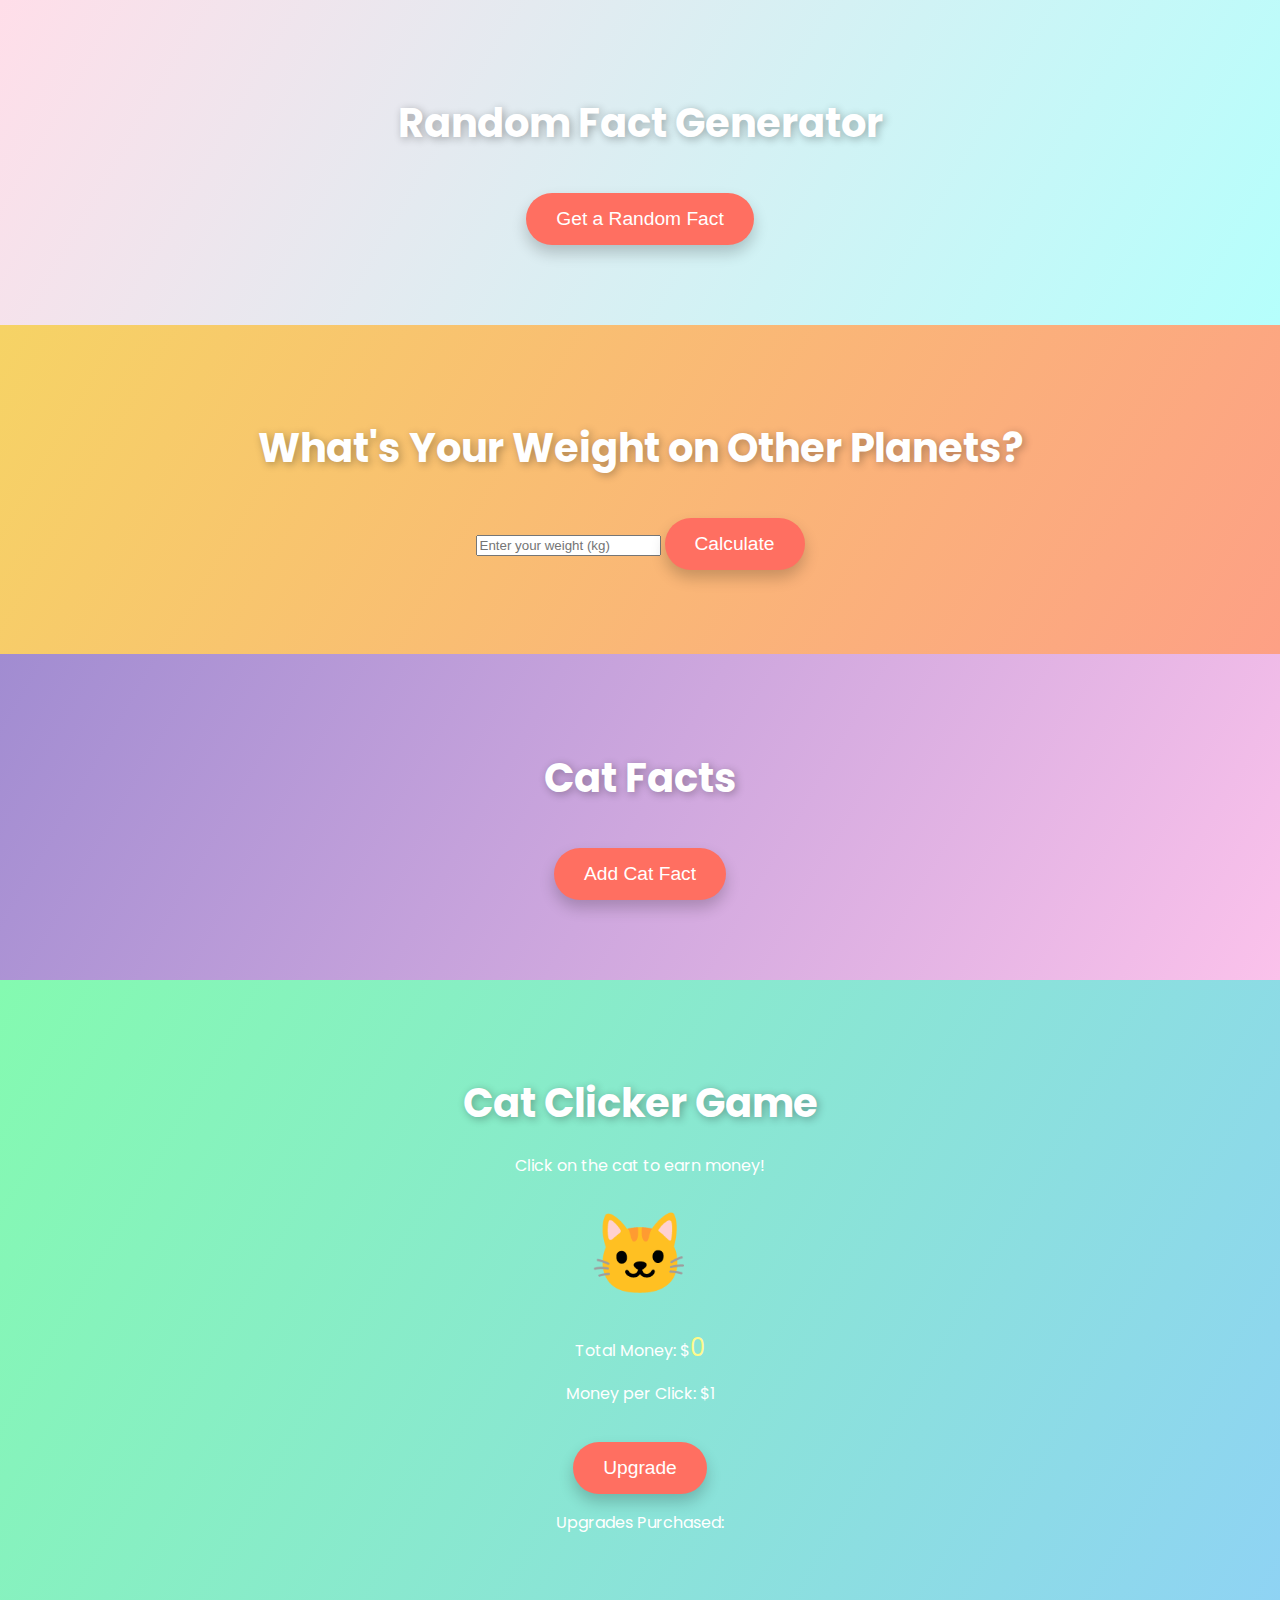
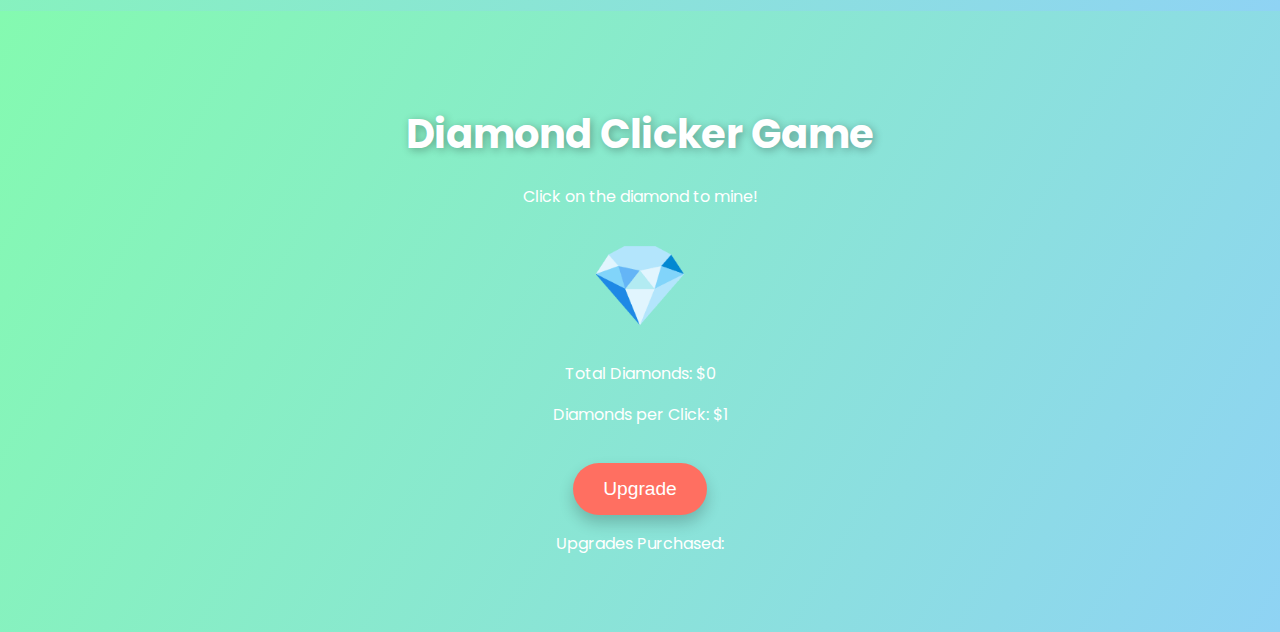
==== index.html @ 9ab95288 "Rename salamalekum.html to index.html" ====
<!DOCTYPE html>
<html lang="en">
<head>
    <meta charset="UTF-8">
    <meta name="viewport" content="width=device-width, initial-scale=1.0">
    <title>Fun Explorer</title>
    <style>
        @import url('https://fonts.googleapis.com/css2?family=Poppins:wght@400;600&display=swap');
        body {
            margin: 0;
            font-family: 'Poppins', sans-serif;
            overflow-x: hidden;
        }

        section {
            text-align: center;
            padding: 60px 20px;
            color: white;
            position: relative;
        }

        section h2 {
            font-size: 2.5em;
            margin-bottom: 20px;
            text-shadow: 2px 2px 8px rgba(0, 0, 0, 0.3);
        }

        section button {
            padding: 15px 30px;
            font-size: 1.2em;
            cursor: pointer;
            border: none;
            background-color: #ff6f61;
            color: white;
            border-radius: 30px;
            margin-top: 20px;
            box-shadow: 0 8px 15px rgba(0, 0, 0, 0.2);
            transition: transform 0.3s ease, box-shadow 0.3s ease;
        }

        section button:hover {
            transform: scale(1.1) translateY(-5px);
            box-shadow: 0 12px 20px rgba(0, 0, 0, 0.3);
        }

        .background-animated {
            position: absolute;
            top: 0;
            left: 0;
            right: 0;
            bottom: 0;
            z-index: -1;
            overflow: hidden;
        }

        .random-facts {
            background: linear-gradient(120deg, #FFDEE9, #B5FFFC);
        }

        .weight-on-planets {
            background: linear-gradient(120deg, #F6D365, #FDA085);
        }

        .cat-facts {
            background: linear-gradient(120deg, #A18CD1, #FBC2EB);
        }

        .mine-ores {
            background: linear-gradient(120deg, #FFC3A0, #FFAFBD);
        }

        .cat-clicker, .diamond-clicker {
            background: linear-gradient(120deg, #84FAB0, #8FD3F4);
        }

        .bubble {
            position: absolute;
            bottom: -50px;
            width: 40px;
            height: 40px;
            background: rgba(255, 255, 255, 0.2);
            border-radius: 50%;
            animation: float 4s infinite ease-in-out;
        }

        @keyframes float {
            from {
                transform: translateY(0);
            }
            to {
                transform: translateY(-800px) rotate(360deg);
            }
        }

        .bubble:nth-child(1) { left: 10%; animation-duration: 3s; }
        .bubble:nth-child(2) { left: 20%; animation-duration: 5s; }
        .bubble:nth-child(3) { left: 30%; animation-duration: 4s; }
        .bubble:nth-child(4) { left: 50%; animation-duration: 6s; }
        .bubble:nth-child(5) { left: 70%; animation-duration: 3.5s; }
        .bubble:nth-child(6) { left: 80%; animation-duration: 5.5s; }

        .output {
            margin-top: 20px;
            font-size: 1.5em;
        }

        #money {
            font-size: 1.5em;
            color: #fffa8b;
        }

        #upgrade-button {
            display: none;
        }

        .clickable-icon {
            font-size: 80px;
            margin: 10px;
            cursor: pointer;
            transition: transform 0.3s ease;
        }

        .clickable-icon:hover {
            transform: scale(1.2);
        }

        .cat-upgrade, .diamond-upgrade {
            font-size: 1.5em;
            margin-top: 10px;
            color: #FFFA8B;
        }

        .upgrade-container {
            margin-top: 20px;
            display: none;
            text-align: center;
        }

        .upgrade-option {
            background-color: #FF9A9E;
            color: white;
            padding: 15px;
            border-radius: 10px;
            margin: 10px;
            cursor: pointer;
        }

        .upgrade-option:hover {
            background-color: #FF6F61;
        }

        .fact-text {
            color: #333;
            font-size: 1.2em;
        }

        #cat-facts-container {
            text-align: left;
            margin-top: 20px;
        }

    </style>
</head>
<body>

    <!-- Random Facts Section -->
    <section id="random-facts" class="random-facts">
        <div class="background-animated">
            <div class="bubble"></div>
            <div class="bubble"></div>
            <div class="bubble"></div>
        </div>
        <h2>Random Fact Generator</h2>
        <button onclick="showRandomFact()">Get a Random Fact</button>
        <p id="fact" class="output fact-text"></p>
    </section>

    <!-- Weight on Other Planets Section -->
    <section id="weight-on-planets" class="weight-on-planets">
        <div class="background-animated">
            <div class="bubble"></div>
            <div class="bubble"></div>
            <div class="bubble"></div>
        </div>
        <h2>What's Your Weight on Other Planets?</h2>
        <input type="number" id="weight-input" placeholder="Enter your weight (kg)">
        <button onclick="calculateWeight()">Calculate</button>
        <p id="planet-output" class="output"></p>
    </section>

    <!-- Cat Facts Section -->
    <section id="cat-facts" class="cat-facts">
        <div class="background-animated">
            <div class="bubble"></div>
            <div class="bubble"></div>
        </div>
        <h2>Cat Facts</h2>
        <button onclick="addCatFact()">Add Cat Fact</button>
        <div id="cat-facts-container"></div>
    </section>

    <!-- Cat Clicker Section -->
    <section id="cat-clicker" class="cat-clicker">
        <h2>Cat Clicker Game</h2>
        <p>Click on the cat to earn money!</p>
        
        <div id="cat-container">
            <div class="clickable-icon" onclick="clickCat()">🐱</div>
        </div>

        <p>Total Money: $<span id="money">0</span></p>
        <p>Money per Click: $<span id="money-per-click">1</span></p>
        
        <button onclick="showCatUpgrades()">Upgrade</button>

        <div id="cat-upgrade-container" class="upgrade-container">
            <h3>Upgrades</h3>
            <div class="upgrade-option" onclick="buyCatUpgrade('money-per-click')">Increase Money per Click ($50)</div>
            <div class="upgrade-option" onclick="buyCatUpgrade('cat-click-speed')">Increase Click Speed ($100)</div>
        </div>

        <p>Upgrades Purchased: <span id="cat-upgrades"></span></p>
    </section>

    <!-- Diamond Clicker Section -->
    <section id="diamond-clicker" class="diamond-clicker">
        <h2>Diamond Clicker Game</h2>
        <p>Click on the diamond to mine!</p>

        <div id="diamond-container">
            <div class="clickable-icon" onclick="clickDiamond()">💎</div>
        </div>

        <p>Total Diamonds: $<span id="diamonds">0</span></p>
        <p>Diamonds per Click: $<span id="diamonds-per-click">1</span></p>
        
        <button onclick="showDiamondUpgrades()">Upgrade</button>

        <div id="diamond-upgrade-container" class="upgrade-container">
            <h3>Upgrades</h3>
            <div class="upgrade-option" onclick="buyDiamondUpgrade('diamonds-per-click')">Increase Diamonds per Click ($50)</div>
            <div class="upgrade-option" onclick="buyDiamondUpgrade('mining-speed')">Increase Mining Speed ($100)</div>
        </div>

        <p>Upgrades Purchased: <span id="diamond-upgrades"></span></p>
    </section>

    <script>
        // Random Fact Generator
        const randomFacts = [
            "Honey never spoils.",
            "Octopuses have three hearts.",
            "Bananas are berries, but strawberries aren't.",
            "A group of flamingos is called a flamboyance."
        ];

        function showRandomFact() {
            const randomIndex = Math.floor(Math.random() * randomFacts.length);
            document.getElementById("fact").textContent = randomFacts[randomIndex];
        }

        // Weight on Planets
        const planets = { Mercury: 0.38, Venus: 0.91, Earth: 1, Mars: 0.38, Jupiter: 2.34 };
        function calculateWeight() {
            const weight = parseFloat(document.getElementById("weight-input").value);
            const output = document.getElementById("planet-output");
            if (isNaN(weight)) {
                output.textContent = "Please enter a valid number.";
            } else {
                output.textContent = Object.entries(planets).map(([p, g]) => `${p}: ${(weight * g).toFixed(1)} kg`).join(", ");
            }
        }

        // Cat Facts
        const catFacts = ["Cats sleep a lot.", "Cats purr for self-healing.", "Cats can jump six times their height."];
        function addCatFact() {
            const factIndex = Math.floor(Math.random() * catFacts.length);
            const factDiv = document.createElement("div");
            factDiv.textContent = catFacts[factIndex];
            document.getElementById("cat-facts-container").appendChild(factDiv);
        }

        // Cat Clicker Game
        let money = 0;
        let moneyPerClick = 1;
        let upgrades = {
            "money-per-click": { price: 50, bought: false },
            "cat-click-speed": { price: 100, bought: false }
        };

        function clickCat() {
            money += moneyPerClick;
            document.getElementById("money").textContent = money;
        }

        function showCatUpgrades() {
            const upgradeContainer = document.getElementById("cat-upgrade-container");
            upgradeContainer.style.display = "block";
        }

        function buyCatUpgrade(upgrade) {
            if (money >= upgrades[upgrade].price && !upgrades[upgrade].bought) {
                money -= upgrades[upgrade].price;
                upgrades[upgrade].bought = true;

                if (upgrade === "money-per-click") {
                    moneyPerClick += 1;
                    document.getElementById("money-per-click").textContent = moneyPerClick;
                } else if (upgrade === "cat-click-speed") {
                    // Speed upgrade effect can be implemented here (like faster clicking).
                }

                document.getElementById("money").textContent = money;
                updateUpgradeDisplay("cat-upgrades", upgrades);
                updateUpgradePrices("cat");
            }
        }

        function updateUpgradeDisplay(upgradeId, upgrades) {
            const upgradesPurchased = [];
            for (let upgrade in upgrades) {
                if (upgrades[upgrade].bought) {
                    upgradesPurchased.push(upgrade);
                }
            }
            document.getElementById(upgradeId).textContent = upgradesPurchased.join(", ");
        }

        function updateUpgradePrices(game) {
            for (let upgrade in upgrades) {
                if (upgrades[upgrade].bought) {
                    upgrades[upgrade].price += 50; // Increase price after each purchase.
                }
            }
        }

        // Diamond Clicker Game
        let diamonds = 0;
        let diamondsPerClick = 1;
        let diamondUpgrades = {
            "diamonds-per-click": { price: 50, bought: false },
            "mining-speed": { price: 100, bought: false }
        };

        function clickDiamond() {
            diamonds += diamondsPerClick;
            document.getElementById("diamonds").textContent = diamonds;
        }

        function showDiamondUpgrades() {
            const upgradeContainer = document.getElementById("diamond-upgrade-container");
            upgradeContainer.style.display = "block";
        }

        function buyDiamondUpgrade(upgrade) {
            if (diamonds >= diamondUpgrades[upgrade].price && !diamondUpgrades[upgrade].bought) {
                diamonds -= diamondUpgrades[upgrade].price;
                diamondUpgrades[upgrade].bought = true;

                if (upgrade === "diamonds-per-click") {
                    diamondsPerClick += 1;
                    document.getElementById("diamonds-per-click").textContent = diamondsPerClick;
                } else if (upgrade === "mining-speed") {
                    // Speed upgrade effect can be implemented here (like faster mining).
                }

                document.getElementById("diamonds").textContent = diamonds;
                updateUpgradeDisplay("diamond-upgrades", diamondUpgrades);
                updateUpgradePrices("diamond");
            }
        }
    </script>
</body>
</html>
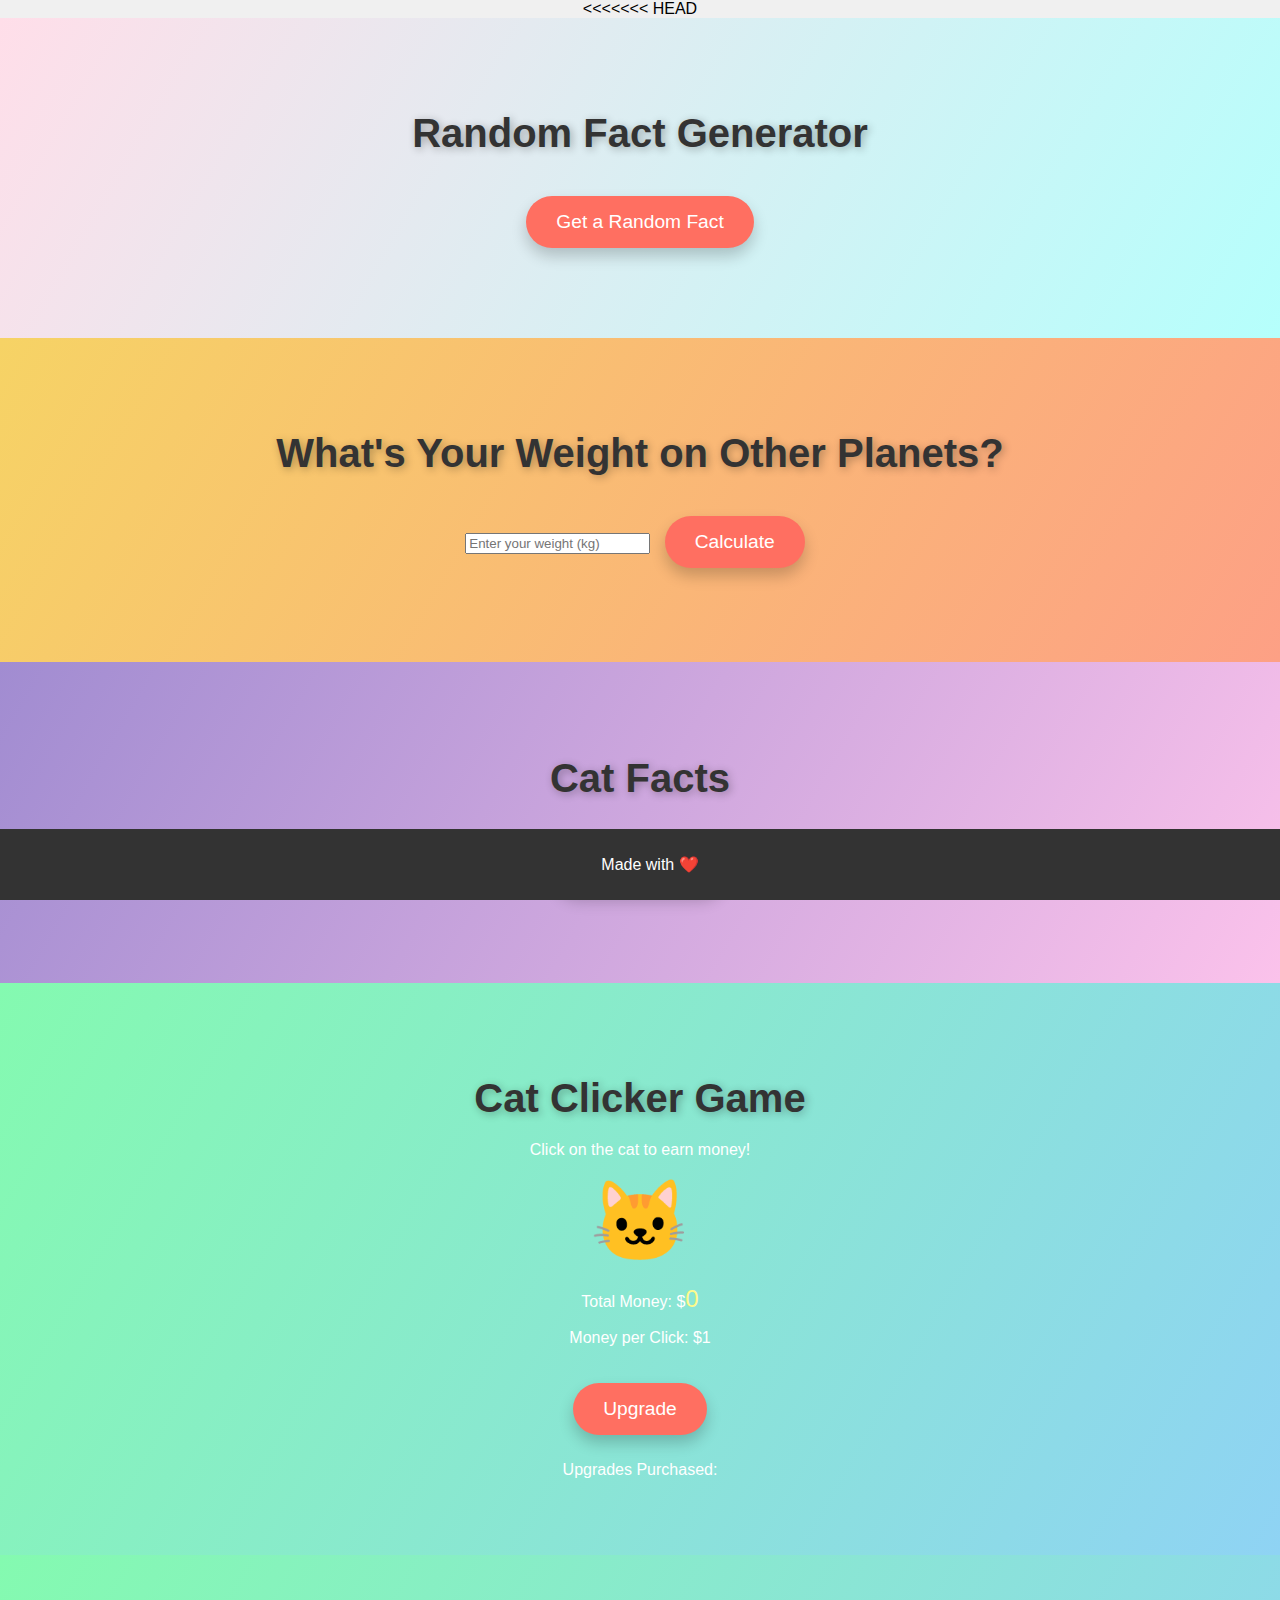
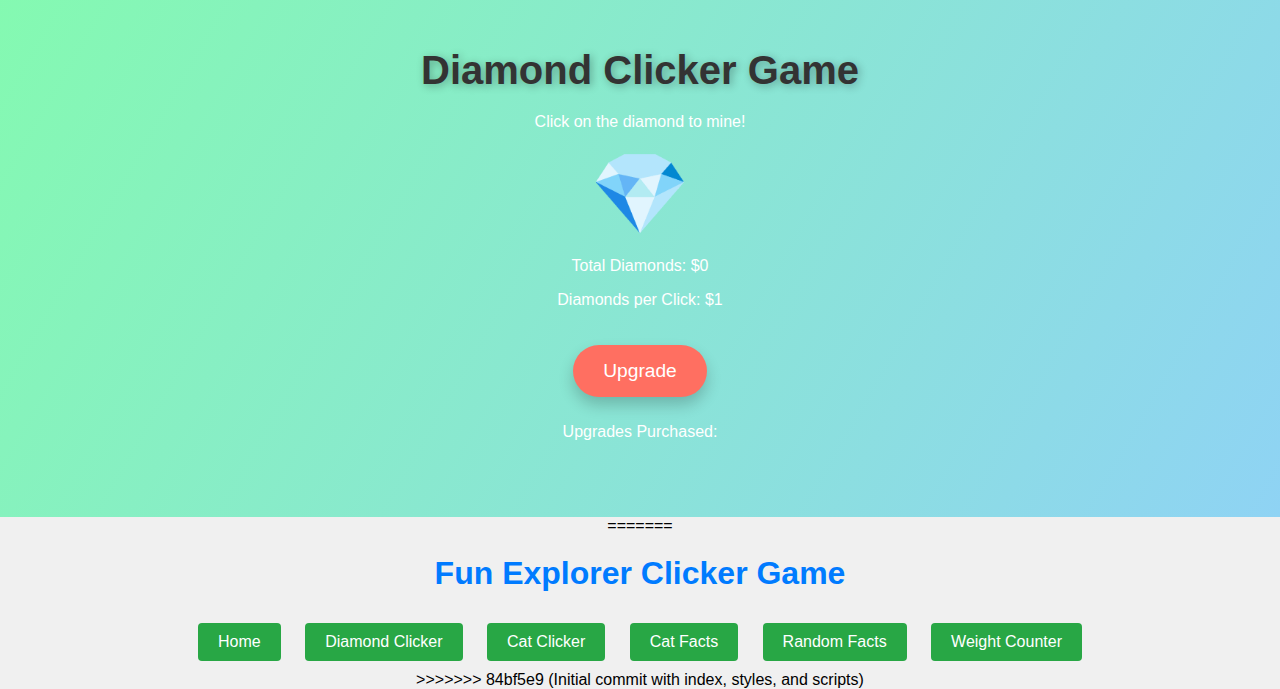
==== commit 1a1e55a1: "Initial commit with index, styles, and scripts" ====
--- a/index.html
+++ b/index.html
@@ -3,6 +3,7 @@
 <head>
     <meta charset="UTF-8">
     <meta name="viewport" content="width=device-width, initial-scale=1.0">
+<<<<<<< HEAD
     <title>Fun Explorer</title>
     <style>
         @import url('https://fonts.googleapis.com/css2?family=Poppins:wght@400;600&display=swap');
@@ -372,3 +373,71 @@
     </script>
 </body>
 </html>
+=======
+    <title>Fun Explorer - Clicker Game</title>
+    <link rel="stylesheet" href="styles.css">
+</head>
+<body>
+
+    <h1>Fun Explorer Clicker Game</h1>
+
+    <!-- Menu with buttons to switch between sections -->
+    <div class="menu">
+        <button onclick="showSection('home')">Home</button>
+        <button onclick="showSection('diamond')">Diamond Clicker</button>
+        <button onclick="showSection('cat')">Cat Clicker</button>
+        <button onclick="showSection('facts')">Cat Facts</button>
+        <button onclick="showSection('random-facts')">Random Facts</button>
+        <button onclick="showSection('weight')">Weight Counter</button>
+    </div>
+
+    <!-- Home Page -->
+    <div id="home" class="section">
+        <h2>Welcome to the Fun Explorer Game!</h2>
+        <p>Select an option from the menu to begin.</p>
+    </div>
+
+    <!-- Diamond Clicker -->
+    <div id="diamond" class="section">
+        <h2>Diamond Clicker</h2>
+        <p>Diamonds: <span id="diamond-count">0</span></p>
+        <button id="diamond-button">Click for Diamonds</button>
+    </div>
+
+    <!-- Cat Clicker -->
+    <div id="cat" class="section">
+        <h2>Cat Clicker</h2>
+        <p>Cats: <span id="cat-count">0</span></p>
+        <button id="cat-button">Click for Cats</button>
+    </div>
+
+    <!-- Cat Facts -->
+    <div id="facts" class="section">
+        <h2>Cat Facts</h2>
+        <button id="cat-facts-button">Show Cat Fact</button>
+        <p id="cat-fact"></p>
+    </div>
+
+    <!-- Random Facts -->
+    <div id="random-facts" class="section">
+        <h2>Random Facts</h2>
+        <button id="facts-button">Show Random Fact</button>
+        <p id="random-fact"></p>
+    </div>
+
+    <!-- Weight Counter -->
+    <div id="weight" class="section">
+        <h2>Weight Counter</h2>
+        <p>Weight: <span id="weight-count">0</span> kg</p>
+        <button id="weight-button">Increase Weight</button>
+    </div>
+
+    <!-- Footer -->
+    <footer>
+        <p>Made with ❤️</p>
+    </footer>
+
+    <script src="scripts.js"></script>
+</body>
+</html>
+>>>>>>> 84bf5e9 (Initial commit with index, styles, and scripts)
--- a/styles.css
+++ b/styles.css
@@ -0,0 +1,69 @@
+/* Basic styling */
+body {
+    font-family: Arial, sans-serif;
+    margin: 0;
+    padding: 0;
+    background-color: #f0f0f0;
+    text-align: center;
+}
+
+h1 {
+    color: #007BFF;
+    margin-top: 20px;
+}
+
+h2 {
+    color: #333;
+}
+
+button {
+    background-color: #007BFF;
+    color: white;
+    padding: 10px 20px;
+    border: none;
+    border-radius: 4px;
+    cursor: pointer;
+    font-size: 16px;
+    transition: background-color 0.3s;
+    margin: 10px;
+}
+
+button:hover {
+    background-color: #0056b3;
+}
+
+/* Menu styling */
+.menu {
+    margin-top: 20px;
+}
+
+.menu button {
+    background-color: #28a745;
+    font-size: 16px;
+}
+
+.menu button:hover {
+    background-color: #218838;
+}
+
+/* Hide sections by default */
+.section {
+    display: none;
+    background-color: white;
+    margin: 20px auto;
+    padding: 20px;
+    border-radius: 8px;
+    width: 80%;
+    max-width: 600px;
+    box-shadow: 0 4px 8px rgba(0, 0, 0, 0.1);
+}
+
+footer {
+    position: fixed;
+    bottom: 0;
+    width: 100%;
+    background-color: #333;
+    color: white;
+    padding: 10px;
+    text-align: center;
+}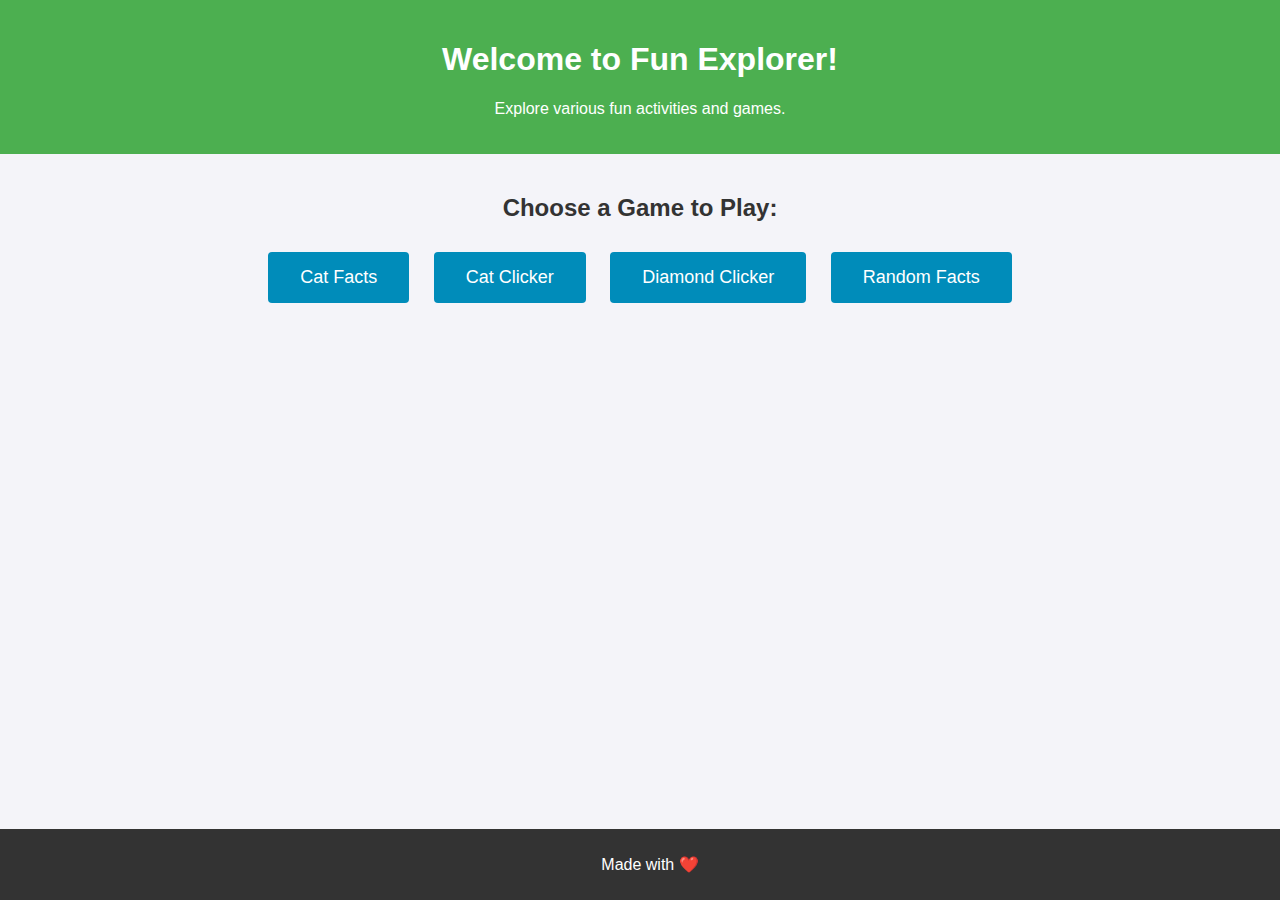
==== commit 2ad55198: "Add Random Facts page and button" ====
--- a/index.html
+++ b/index.html
@@ -3,436 +3,23 @@
 <head>
     <meta charset="UTF-8">
     <meta name="viewport" content="width=device-width, initial-scale=1.0">
-<<<<<<< HEAD
     <title>Fun Explorer</title>
-    <style>
-        @import url('https://fonts.googleapis.com/css2?family=Poppins:wght@400;600&display=swap');
-        body {
-            margin: 0;
-            font-family: 'Poppins', sans-serif;
-            overflow-x: hidden;
-        }
-
-        section {
-            text-align: center;
-            padding: 60px 20px;
-            color: white;
-            position: relative;
-        }
-
-        section h2 {
-            font-size: 2.5em;
-            margin-bottom: 20px;
-            text-shadow: 2px 2px 8px rgba(0, 0, 0, 0.3);
-        }
-
-        section button {
-            padding: 15px 30px;
-            font-size: 1.2em;
-            cursor: pointer;
-            border: none;
-            background-color: #ff6f61;
-            color: white;
-            border-radius: 30px;
-            margin-top: 20px;
-            box-shadow: 0 8px 15px rgba(0, 0, 0, 0.2);
-            transition: transform 0.3s ease, box-shadow 0.3s ease;
-        }
-
-        section button:hover {
-            transform: scale(1.1) translateY(-5px);
-            box-shadow: 0 12px 20px rgba(0, 0, 0, 0.3);
-        }
-
-        .background-animated {
-            position: absolute;
-            top: 0;
-            left: 0;
-            right: 0;
-            bottom: 0;
-            z-index: -1;
-            overflow: hidden;
-        }
-
-        .random-facts {
-            background: linear-gradient(120deg, #FFDEE9, #B5FFFC);
-        }
-
-        .weight-on-planets {
-            background: linear-gradient(120deg, #F6D365, #FDA085);
-        }
-
-        .cat-facts {
-            background: linear-gradient(120deg, #A18CD1, #FBC2EB);
-        }
-
-        .mine-ores {
-            background: linear-gradient(120deg, #FFC3A0, #FFAFBD);
-        }
-
-        .cat-clicker, .diamond-clicker {
-            background: linear-gradient(120deg, #84FAB0, #8FD3F4);
-        }
-
-        .bubble {
-            position: absolute;
-            bottom: -50px;
-            width: 40px;
-            height: 40px;
-            background: rgba(255, 255, 255, 0.2);
-            border-radius: 50%;
-            animation: float 4s infinite ease-in-out;
-        }
-
-        @keyframes float {
-            from {
-                transform: translateY(0);
-            }
-            to {
-                transform: translateY(-800px) rotate(360deg);
-            }
-        }
-
-        .bubble:nth-child(1) { left: 10%; animation-duration: 3s; }
-        .bubble:nth-child(2) { left: 20%; animation-duration: 5s; }
-        .bubble:nth-child(3) { left: 30%; animation-duration: 4s; }
-        .bubble:nth-child(4) { left: 50%; animation-duration: 6s; }
-        .bubble:nth-child(5) { left: 70%; animation-duration: 3.5s; }
-        .bubble:nth-child(6) { left: 80%; animation-duration: 5.5s; }
-
-        .output {
-            margin-top: 20px;
-            font-size: 1.5em;
-        }
-
-        #money {
-            font-size: 1.5em;
-            color: #fffa8b;
-        }
-
-        #upgrade-button {
-            display: none;
-        }
-
-        .clickable-icon {
-            font-size: 80px;
-            margin: 10px;
-            cursor: pointer;
-            transition: transform 0.3s ease;
-        }
-
-        .clickable-icon:hover {
-            transform: scale(1.2);
-        }
-
-        .cat-upgrade, .diamond-upgrade {
-            font-size: 1.5em;
-            margin-top: 10px;
-            color: #FFFA8B;
-        }
-
-        .upgrade-container {
-            margin-top: 20px;
-            display: none;
-            text-align: center;
-        }
-
-        .upgrade-option {
-            background-color: #FF9A9E;
-            color: white;
-            padding: 15px;
-            border-radius: 10px;
-            margin: 10px;
-            cursor: pointer;
-        }
-
-        .upgrade-option:hover {
-            background-color: #FF6F61;
-        }
-
-        .fact-text {
-            color: #333;
-            font-size: 1.2em;
-        }
-
-        #cat-facts-container {
-            text-align: left;
-            margin-top: 20px;
-        }
-
-    </style>
-</head>
-<body>
-
-    <!-- Random Facts Section -->
-    <section id="random-facts" class="random-facts">
-        <div class="background-animated">
-            <div class="bubble"></div>
-            <div class="bubble"></div>
-            <div class="bubble"></div>
-        </div>
-        <h2>Random Fact Generator</h2>
-        <button onclick="showRandomFact()">Get a Random Fact</button>
-        <p id="fact" class="output fact-text"></p>
-    </section>
-
-    <!-- Weight on Other Planets Section -->
-    <section id="weight-on-planets" class="weight-on-planets">
-        <div class="background-animated">
-            <div class="bubble"></div>
-            <div class="bubble"></div>
-            <div class="bubble"></div>
-        </div>
-        <h2>What's Your Weight on Other Planets?</h2>
-        <input type="number" id="weight-input" placeholder="Enter your weight (kg)">
-        <button onclick="calculateWeight()">Calculate</button>
-        <p id="planet-output" class="output"></p>
-    </section>
-
-    <!-- Cat Facts Section -->
-    <section id="cat-facts" class="cat-facts">
-        <div class="background-animated">
-            <div class="bubble"></div>
-            <div class="bubble"></div>
-        </div>
-        <h2>Cat Facts</h2>
-        <button onclick="addCatFact()">Add Cat Fact</button>
-        <div id="cat-facts-container"></div>
-    </section>
-
-    <!-- Cat Clicker Section -->
-    <section id="cat-clicker" class="cat-clicker">
-        <h2>Cat Clicker Game</h2>
-        <p>Click on the cat to earn money!</p>
-        
-        <div id="cat-container">
-            <div class="clickable-icon" onclick="clickCat()">🐱</div>
-        </div>
-
-        <p>Total Money: $<span id="money">0</span></p>
-        <p>Money per Click: $<span id="money-per-click">1</span></p>
-        
-        <button onclick="showCatUpgrades()">Upgrade</button>
-
-        <div id="cat-upgrade-container" class="upgrade-container">
-            <h3>Upgrades</h3>
-            <div class="upgrade-option" onclick="buyCatUpgrade('money-per-click')">Increase Money per Click ($50)</div>
-            <div class="upgrade-option" onclick="buyCatUpgrade('cat-click-speed')">Increase Click Speed ($100)</div>
-        </div>
-
-        <p>Upgrades Purchased: <span id="cat-upgrades"></span></p>
-    </section>
-
-    <!-- Diamond Clicker Section -->
-    <section id="diamond-clicker" class="diamond-clicker">
-        <h2>Diamond Clicker Game</h2>
-        <p>Click on the diamond to mine!</p>
-
-        <div id="diamond-container">
-            <div class="clickable-icon" onclick="clickDiamond()">💎</div>
-        </div>
-
-        <p>Total Diamonds: $<span id="diamonds">0</span></p>
-        <p>Diamonds per Click: $<span id="diamonds-per-click">1</span></p>
-        
-        <button onclick="showDiamondUpgrades()">Upgrade</button>
-
-        <div id="diamond-upgrade-container" class="upgrade-container">
-            <h3>Upgrades</h3>
-            <div class="upgrade-option" onclick="buyDiamondUpgrade('diamonds-per-click')">Increase Diamonds per Click ($50)</div>
-            <div class="upgrade-option" onclick="buyDiamondUpgrade('mining-speed')">Increase Mining Speed ($100)</div>
-        </div>
-
-        <p>Upgrades Purchased: <span id="diamond-upgrades"></span></p>
-    </section>
-
-    <script>
-        // Random Fact Generator
-        const randomFacts = [
-            "Honey never spoils.",
-            "Octopuses have three hearts.",
-            "Bananas are berries, but strawberries aren't.",
-            "A group of flamingos is called a flamboyance."
-        ];
-
-        function showRandomFact() {
-            const randomIndex = Math.floor(Math.random() * randomFacts.length);
-            document.getElementById("fact").textContent = randomFacts[randomIndex];
-        }
-
-        // Weight on Planets
-        const planets = { Mercury: 0.38, Venus: 0.91, Earth: 1, Mars: 0.38, Jupiter: 2.34 };
-        function calculateWeight() {
-            const weight = parseFloat(document.getElementById("weight-input").value);
-            const output = document.getElementById("planet-output");
-            if (isNaN(weight)) {
-                output.textContent = "Please enter a valid number.";
-            } else {
-                output.textContent = Object.entries(planets).map(([p, g]) => `${p}: ${(weight * g).toFixed(1)} kg`).join(", ");
-            }
-        }
-
-        // Cat Facts
-        const catFacts = ["Cats sleep a lot.", "Cats purr for self-healing.", "Cats can jump six times their height."];
-        function addCatFact() {
-            const factIndex = Math.floor(Math.random() * catFacts.length);
-            const factDiv = document.createElement("div");
-            factDiv.textContent = catFacts[factIndex];
-            document.getElementById("cat-facts-container").appendChild(factDiv);
-        }
-
-        // Cat Clicker Game
-        let money = 0;
-        let moneyPerClick = 1;
-        let upgrades = {
-            "money-per-click": { price: 50, bought: false },
-            "cat-click-speed": { price: 100, bought: false }
-        };
-
-        function clickCat() {
-            money += moneyPerClick;
-            document.getElementById("money").textContent = money;
-        }
-
-        function showCatUpgrades() {
-            const upgradeContainer = document.getElementById("cat-upgrade-container");
-            upgradeContainer.style.display = "block";
-        }
-
-        function buyCatUpgrade(upgrade) {
-            if (money >= upgrades[upgrade].price && !upgrades[upgrade].bought) {
-                money -= upgrades[upgrade].price;
-                upgrades[upgrade].bought = true;
-
-                if (upgrade === "money-per-click") {
-                    moneyPerClick += 1;
-                    document.getElementById("money-per-click").textContent = moneyPerClick;
-                } else if (upgrade === "cat-click-speed") {
-                    // Speed upgrade effect can be implemented here (like faster clicking).
-                }
-
-                document.getElementById("money").textContent = money;
-                updateUpgradeDisplay("cat-upgrades", upgrades);
-                updateUpgradePrices("cat");
-            }
-        }
-
-        function updateUpgradeDisplay(upgradeId, upgrades) {
-            const upgradesPurchased = [];
-            for (let upgrade in upgrades) {
-                if (upgrades[upgrade].bought) {
-                    upgradesPurchased.push(upgrade);
-                }
-            }
-            document.getElementById(upgradeId).textContent = upgradesPurchased.join(", ");
-        }
-
-        function updateUpgradePrices(game) {
-            for (let upgrade in upgrades) {
-                if (upgrades[upgrade].bought) {
-                    upgrades[upgrade].price += 50; // Increase price after each purchase.
-                }
-            }
-        }
-
-        // Diamond Clicker Game
-        let diamonds = 0;
-        let diamondsPerClick = 1;
-        let diamondUpgrades = {
-            "diamonds-per-click": { price: 50, bought: false },
-            "mining-speed": { price: 100, bought: false }
-        };
-
-        function clickDiamond() {
-            diamonds += diamondsPerClick;
-            document.getElementById("diamonds").textContent = diamonds;
-        }
-
-        function showDiamondUpgrades() {
-            const upgradeContainer = document.getElementById("diamond-upgrade-container");
-            upgradeContainer.style.display = "block";
-        }
-
-        function buyDiamondUpgrade(upgrade) {
-            if (diamonds >= diamondUpgrades[upgrade].price && !diamondUpgrades[upgrade].bought) {
-                diamonds -= diamondUpgrades[upgrade].price;
-                diamondUpgrades[upgrade].bought = true;
-
-                if (upgrade === "diamonds-per-click") {
-                    diamondsPerClick += 1;
-                    document.getElementById("diamonds-per-click").textContent = diamondsPerClick;
-                } else if (upgrade === "mining-speed") {
-                    // Speed upgrade effect can be implemented here (like faster mining).
-                }
-
-                document.getElementById("diamonds").textContent = diamonds;
-                updateUpgradeDisplay("diamond-upgrades", diamondUpgrades);
-                updateUpgradePrices("diamond");
-            }
-        }
-    </script>
-</body>
-</html>
-=======
-    <title>Fun Explorer - Clicker Game</title>
     <link rel="stylesheet" href="styles.css">
 </head>
 <body>
+    <header>
+        <h1>Welcome to Fun Explorer!</h1>
+        <p>Explore various fun activities and games.</p>
+    </header>
 
-    <h1>Fun Explorer Clicker Game</h1>
+    <section class="game-list">
+        <h2>Choose a Game to Play:</h2>
+        <button onclick="window.location.href='cat-facts.html'">Cat Facts</button>
+        <button onclick="window.location.href='cat-clicker.html'">Cat Clicker</button>
+        <button onclick="window.location.href='diamond-clicker.html'">Diamond Clicker</button>
+        <button onclick="window.location.href='random-facts.html'">Random Facts</button> <!-- New button -->
+    </section>
 
-    <!-- Menu with buttons to switch between sections -->
-    <div class="menu">
-        <button onclick="showSection('home')">Home</button>
-        <button onclick="showSection('diamond')">Diamond Clicker</button>
-        <button onclick="showSection('cat')">Cat Clicker</button>
-        <button onclick="showSection('facts')">Cat Facts</button>
-        <button onclick="showSection('random-facts')">Random Facts</button>
-        <button onclick="showSection('weight')">Weight Counter</button>
-    </div>
-
-    <!-- Home Page -->
-    <div id="home" class="section">
-        <h2>Welcome to the Fun Explorer Game!</h2>
-        <p>Select an option from the menu to begin.</p>
-    </div>
-
-    <!-- Diamond Clicker -->
-    <div id="diamond" class="section">
-        <h2>Diamond Clicker</h2>
-        <p>Diamonds: <span id="diamond-count">0</span></p>
-        <button id="diamond-button">Click for Diamonds</button>
-    </div>
-
-    <!-- Cat Clicker -->
-    <div id="cat" class="section">
-        <h2>Cat Clicker</h2>
-        <p>Cats: <span id="cat-count">0</span></p>
-        <button id="cat-button">Click for Cats</button>
-    </div>
-
-    <!-- Cat Facts -->
-    <div id="facts" class="section">
-        <h2>Cat Facts</h2>
-        <button id="cat-facts-button">Show Cat Fact</button>
-        <p id="cat-fact"></p>
-    </div>
-
-    <!-- Random Facts -->
-    <div id="random-facts" class="section">
-        <h2>Random Facts</h2>
-        <button id="facts-button">Show Random Fact</button>
-        <p id="random-fact"></p>
-    </div>
-
-    <!-- Weight Counter -->
-    <div id="weight" class="section">
-        <h2>Weight Counter</h2>
-        <p>Weight: <span id="weight-count">0</span> kg</p>
-        <button id="weight-button">Increase Weight</button>
-    </div>
-
-    <!-- Footer -->
     <footer>
         <p>Made with ❤️</p>
     </footer>
@@ -440,4 +27,3 @@
     <script src="scripts.js"></script>
 </body>
 </html>
->>>>>>> 84bf5e9 (Initial commit with index, styles, and scripts)
--- a/styles.css
+++ b/styles.css
@@ -1,69 +1,54 @@
-/* Basic styling */
+/* General Styles */
 body {
     font-family: Arial, sans-serif;
     margin: 0;
     padding: 0;
-    background-color: #f0f0f0;
+    background-color: #f4f4f9;
+    color: #333;
+}
+
+header {
+    background-color: #4CAF50;
+    color: white;
+    padding: 20px;
     text-align: center;
 }
 
-h1 {
-    color: #007BFF;
-    margin-top: 20px;
+footer {
+    text-align: center;
+    padding: 10px;
+    background-color: #333;
+    color: white;
+    position: fixed;
+    bottom: 0;
+    width: 100%;
 }
 
-h2 {
-    color: #333;
+.game-list {
+    text-align: center;
+    margin-top: 40px;
 }
 
 button {
-    background-color: #007BFF;
+    background-color: #008CBA;
     color: white;
-    padding: 10px 20px;
+    padding: 15px 32px;
+    margin: 10px;
     border: none;
     border-radius: 4px;
+    font-size: 18px;
     cursor: pointer;
-    font-size: 16px;
-    transition: background-color 0.3s;
-    margin: 10px;
+    transition: background-color 0.3s ease;
 }
 
 button:hover {
-    background-color: #0056b3;
+    background-color: #005f73;
 }
 
-/* Menu styling */
-.menu {
-    margin-top: 20px;
+/* Media Query for Mobile */
+@media (max-width: 600px) {
+    button {
+        width: 100%;
+        margin: 5px 0;
+    }
 }
-
-.menu button {
-    background-color: #28a745;
-    font-size: 16px;
-}
-
-.menu button:hover {
-    background-color: #218838;
-}
-
-/* Hide sections by default */
-.section {
-    display: none;
-    background-color: white;
-    margin: 20px auto;
-    padding: 20px;
-    border-radius: 8px;
-    width: 80%;
-    max-width: 600px;
-    box-shadow: 0 4px 8px rgba(0, 0, 0, 0.1);
-}
-
-footer {
-    position: fixed;
-    bottom: 0;
-    width: 100%;
-    background-color: #333;
-    color: white;
-    padding: 10px;
-    text-align: center;
-}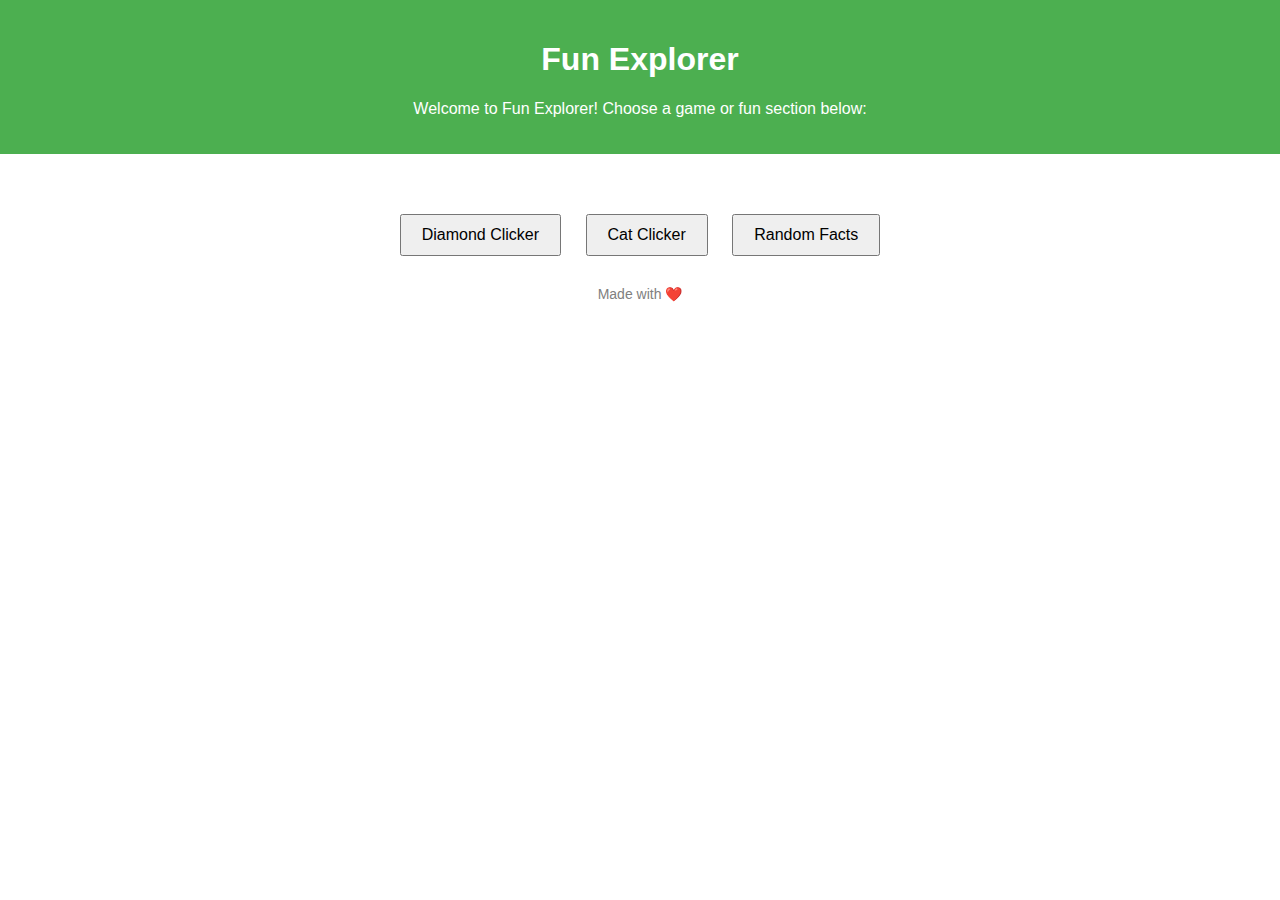
==== commit 4428f2d7: "Restore original functionality with all sections" ====
--- a/index.html
+++ b/index.html
@@ -8,22 +8,18 @@
 </head>
 <body>
     <header>
-        <h1>Welcome to Fun Explorer!</h1>
-        <p>Explore various fun activities and games.</p>
+        <h1>Fun Explorer</h1>
+        <p>Welcome to Fun Explorer! Choose a game or fun section below:</p>
     </header>
-
-    <section class="game-list">
-        <h2>Choose a Game to Play:</h2>
-        <button onclick="window.location.href='cat-facts.html'">Cat Facts</button>
-        <button onclick="window.location.href='cat-clicker.html'">Cat Clicker</button>
-        <button onclick="window.location.href='diamond-clicker.html'">Diamond Clicker</button>
-        <button onclick="window.location.href='random-facts.html'">Random Facts</button> <!-- New button -->
-    </section>
-
+    <main>
+        <div class="button-container">
+            <button onclick="location.href='diamond-clicker.html'">Diamond Clicker</button>
+            <button onclick="location.href='cat-clicker.html'">Cat Clicker</button>
+            <button onclick="location.href='random-facts.html'">Random Facts</button>
+        </div>
+    </main>
     <footer>
         <p>Made with ❤️</p>
     </footer>
-
-    <script src="scripts.js"></script>
 </body>
 </html>
--- a/styles.css
+++ b/styles.css
@@ -1,54 +1,29 @@
-/* General Styles */
 body {
     font-family: Arial, sans-serif;
+    text-align: center;
     margin: 0;
     padding: 0;
-    background-color: #f4f4f9;
-    color: #333;
 }
 
 header {
     background-color: #4CAF50;
     color: white;
     padding: 20px;
-    text-align: center;
 }
 
 footer {
-    text-align: center;
-    padding: 10px;
-    background-color: #333;
-    color: white;
-    position: fixed;
-    bottom: 0;
-    width: 100%;
-}
-
-.game-list {
-    text-align: center;
-    margin-top: 40px;
+    margin-top: 20px;
+    font-size: 14px;
+    color: gray;
 }
 
 button {
-    background-color: #008CBA;
-    color: white;
-    padding: 15px 32px;
     margin: 10px;
-    border: none;
-    border-radius: 4px;
-    font-size: 18px;
+    padding: 10px 20px;
+    font-size: 16px;
     cursor: pointer;
-    transition: background-color 0.3s ease;
 }
 
-button:hover {
-    background-color: #005f73;
+.button-container {
+    margin-top: 50px;
 }
-
-/* Media Query for Mobile */
-@media (max-width: 600px) {
-    button {
-        width: 100%;
-        margin: 5px 0;
-    }
-}
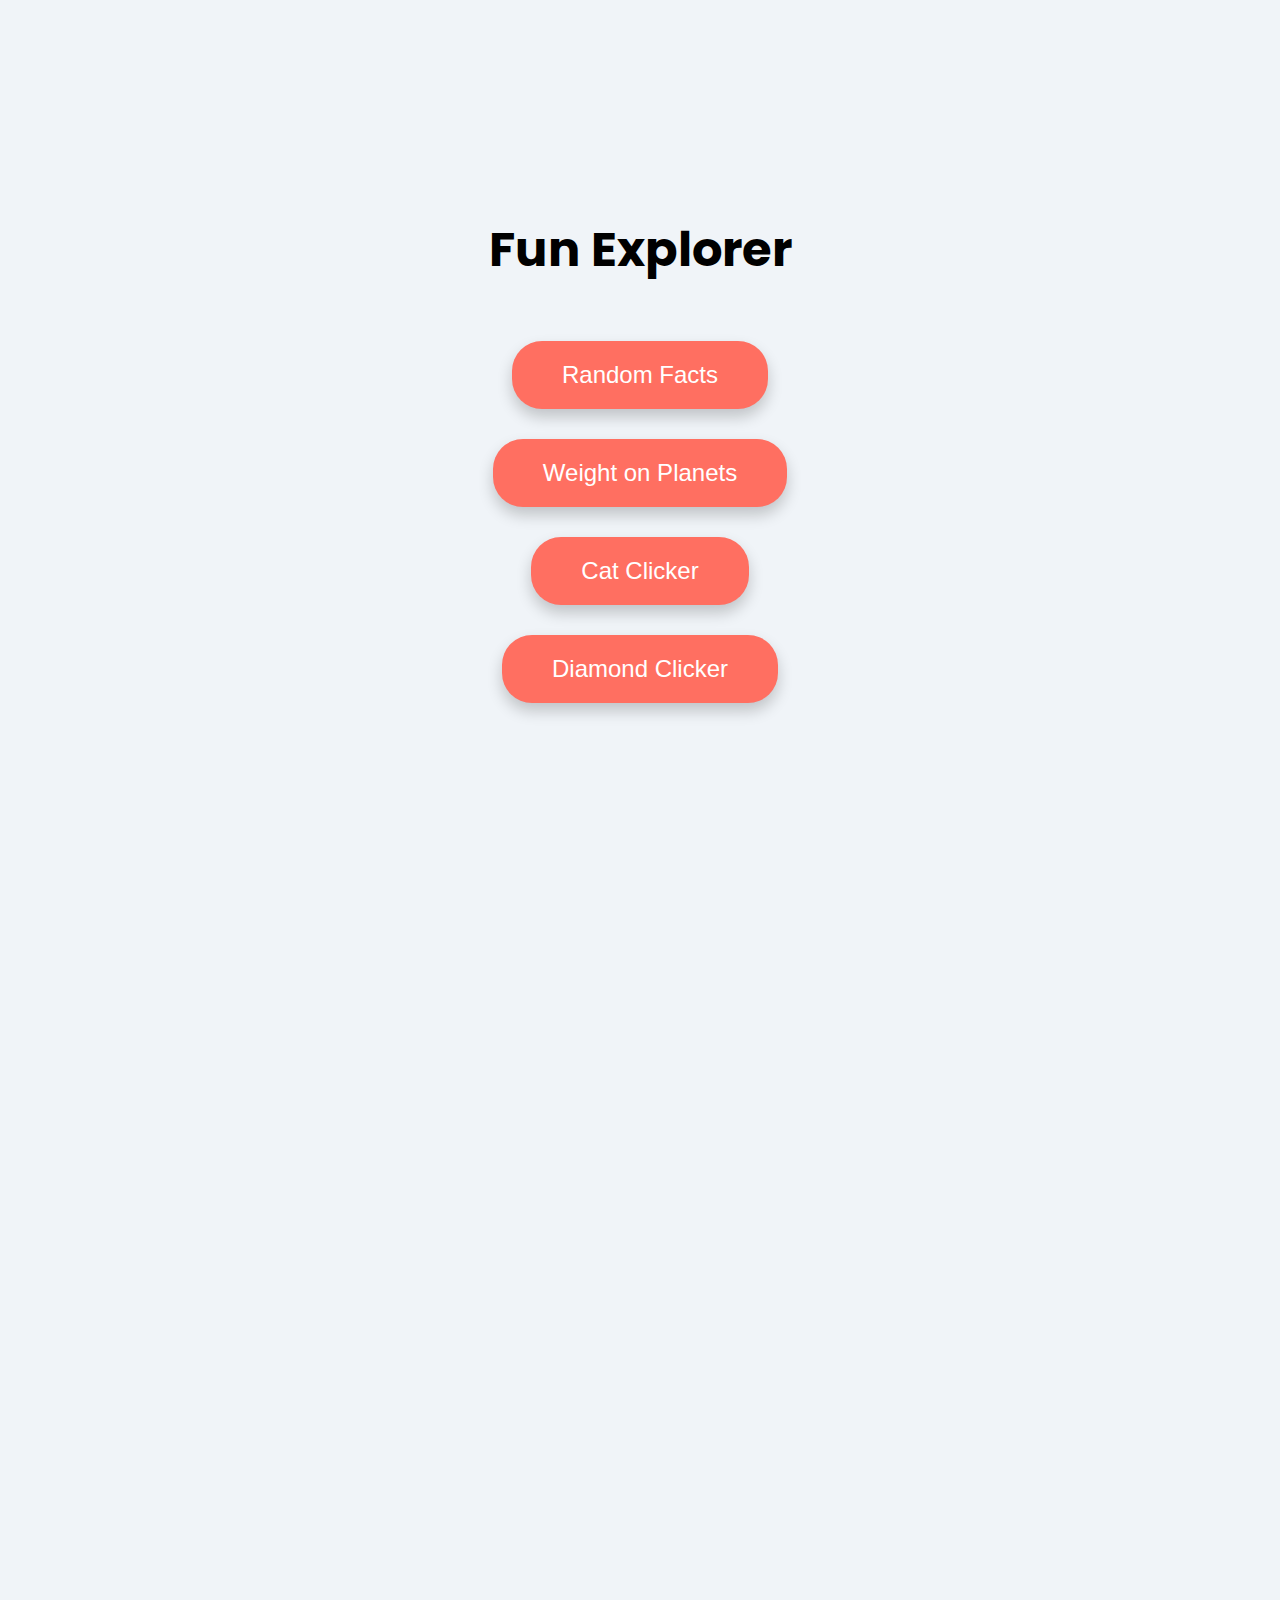
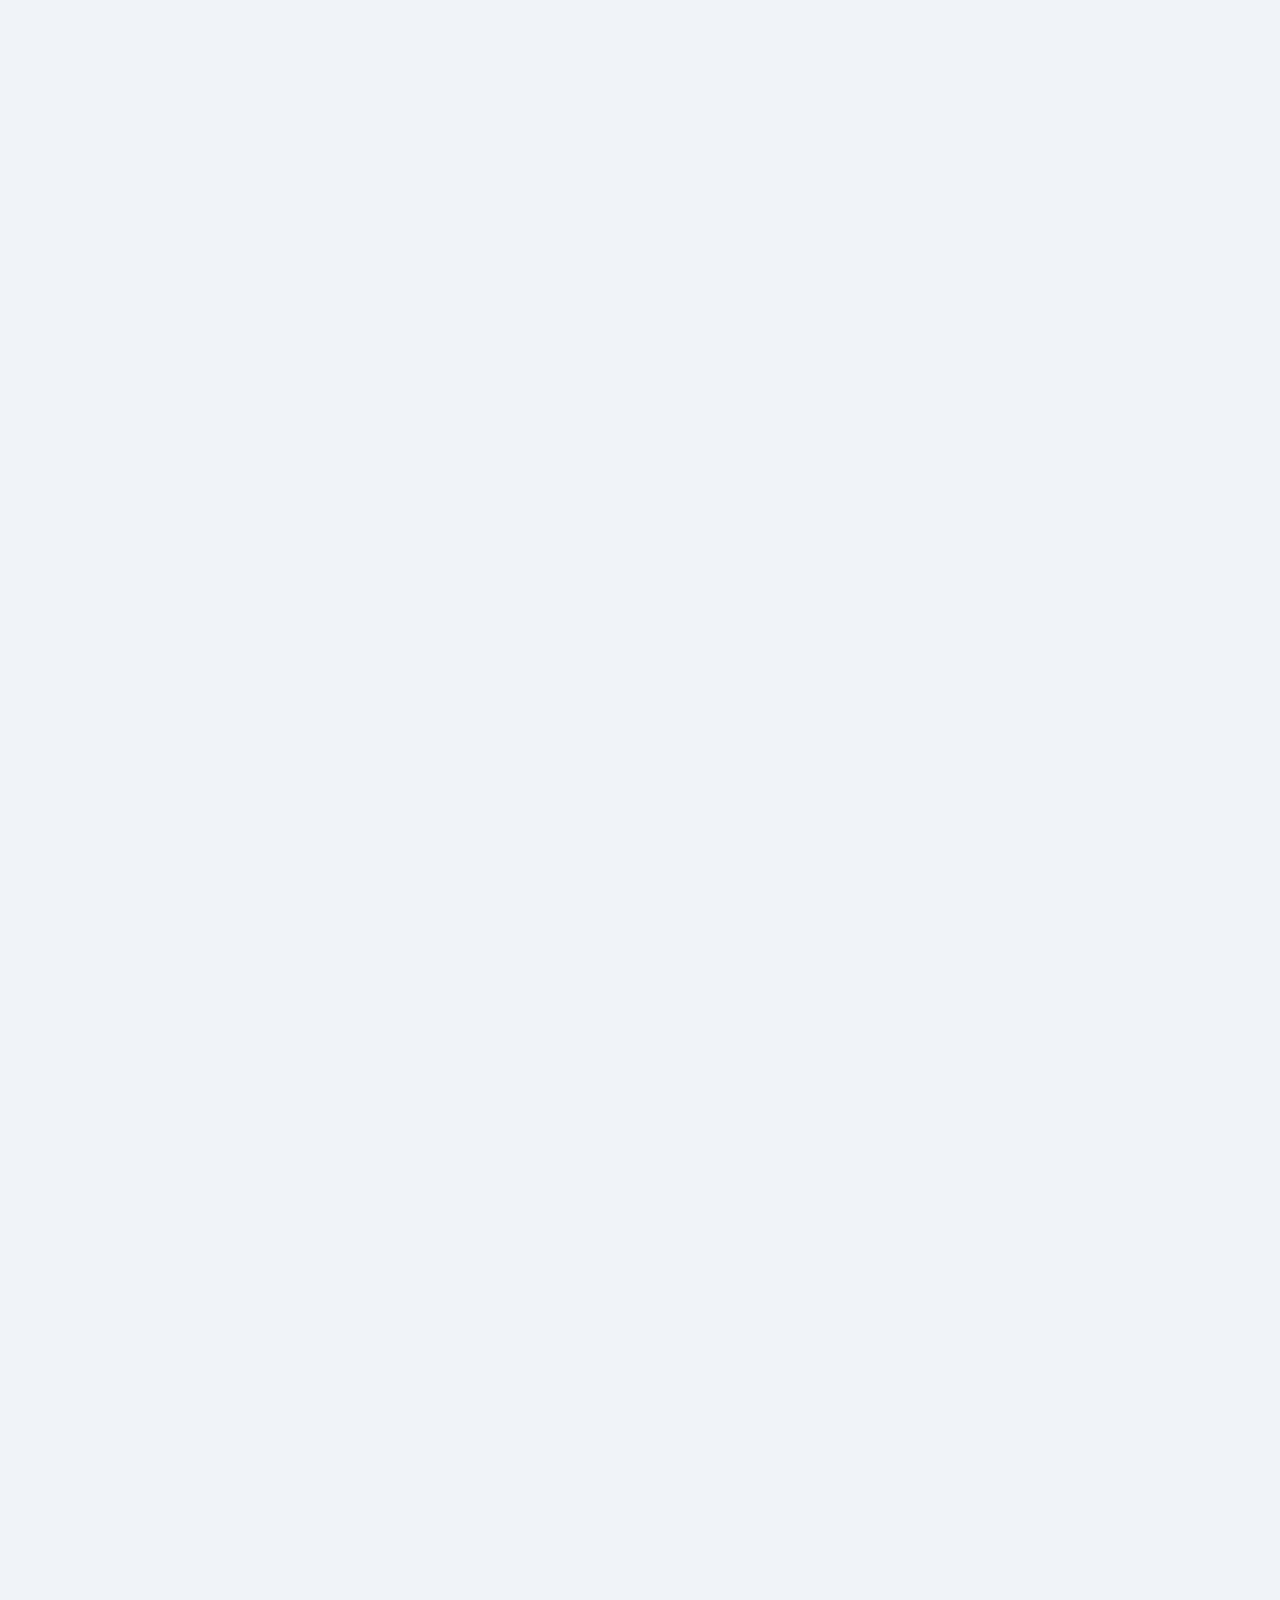
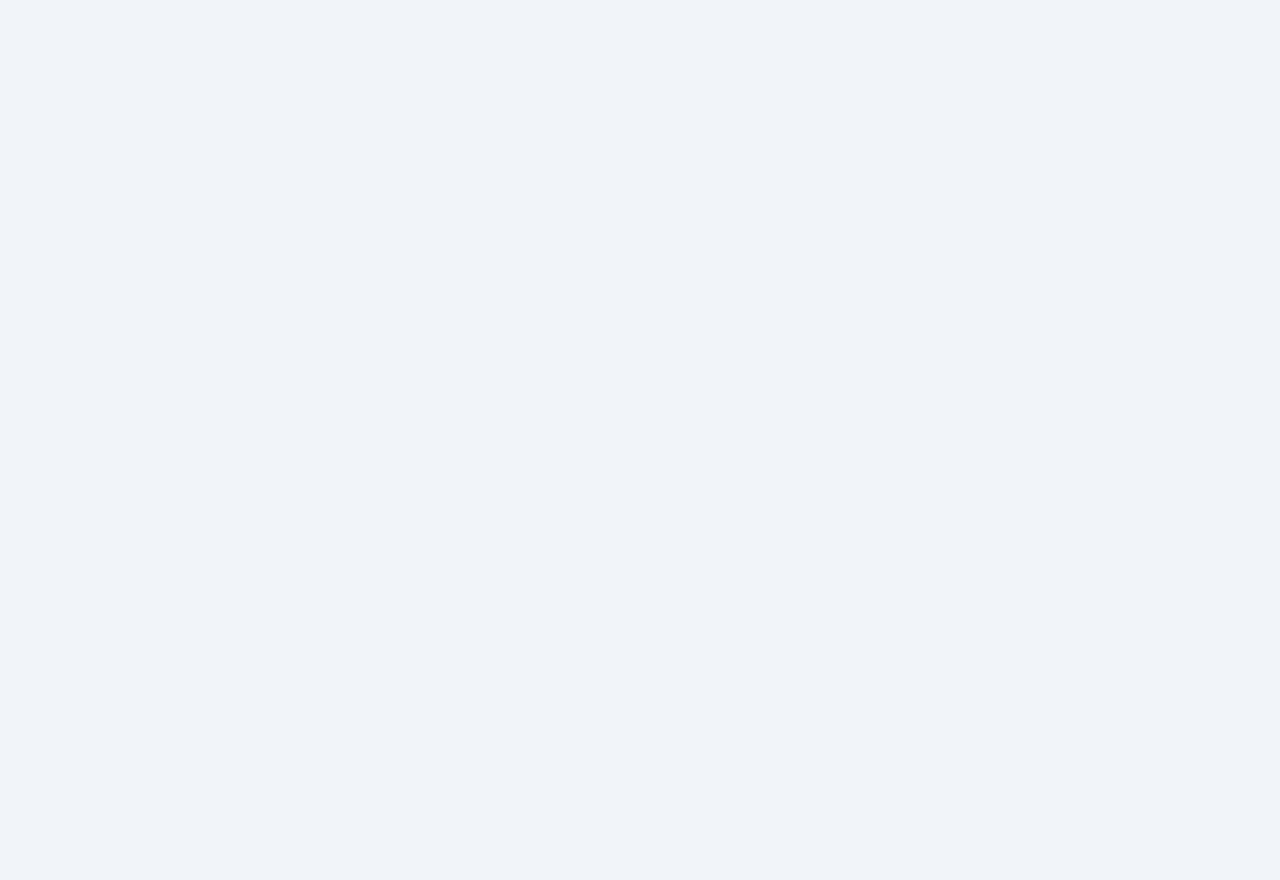
==== commit 1ae4510a: "Updated index.html with bubble background and functional buttons" ====
--- a/index.html
+++ b/index.html
@@ -4,22 +4,368 @@
     <meta charset="UTF-8">
     <meta name="viewport" content="width=device-width, initial-scale=1.0">
     <title>Fun Explorer</title>
-    <link rel="stylesheet" href="styles.css">
+    <style>
+        @import url('https://fonts.googleapis.com/css2?family=Poppins:wght@400;600&display=swap');
+        body, html {
+            margin: 0;
+            padding: 0;
+            font-family: 'Poppins', sans-serif;
+            height: 100%;
+            overflow-x: hidden;
+            background: #f0f4f8;
+            position: relative;
+        }
+
+        /* Main Menu */
+        #main-menu {
+            height: 100vh;
+            display: flex;
+            flex-direction: column;
+            justify-content: center;
+            align-items: center;
+            text-align: center;
+            background: #f0f4f8;
+            position: fixed;
+            top: 0;
+            left: 0;
+            width: 100%;
+            z-index: 100;
+        }
+
+        #main-menu h1 {
+            font-size: 3em;
+            margin-bottom: 40px;
+        }
+
+        .menu-button {
+            padding: 20px 50px;
+            margin: 15px;
+            font-size: 1.5em;
+            cursor: pointer;
+            border: none;
+            background-color: #ff6f61;
+            color: white;
+            border-radius: 30px;
+            box-shadow: 0 8px 15px rgba(0, 0, 0, 0.2);
+            transition: transform 0.3s ease, box-shadow 0.3s ease;
+        }
+
+        .menu-button:hover {
+            transform: scale(1.1);
+            box-shadow: 0 12px 20px rgba(0, 0, 0, 0.3);
+        }
+
+        /* Sections */
+        section {
+            height: 100vh;
+            padding: 60px 20px;
+            color: white;
+            text-align: center;
+            position: relative;
+            overflow: hidden;
+        }
+
+        section h2 {
+            font-size: 2.5em;
+            margin-bottom: 20px;
+            text-shadow: 2px 2px 8px rgba(0, 0, 0, 0.3);
+        }
+
+        section button {
+            padding: 15px 30px;
+            font-size: 1.2em;
+            cursor: pointer;
+            border: none;
+            background-color: #ff6f61;
+            color: white;
+            border-radius: 30px;
+            margin-top: 20px;
+            box-shadow: 0 8px 15px rgba(0, 0, 0, 0.2);
+            transition: transform 0.3s ease, box-shadow 0.3s ease;
+        }
+
+        section button:hover {
+            transform: scale(1.1);
+            box-shadow: 0 12px 20px rgba(0, 0, 0, 0.3);
+        }
+
+        /* Bubble Animation */
+        .bubble {
+            position: absolute;
+            bottom: -50px;
+            width: 40px;
+            height: 40px;
+            background: rgba(255, 255, 255, 0.2);
+            border-radius: 50%;
+            animation: float 4s infinite ease-in-out;
+        }
+
+        @keyframes float {
+            from {
+                transform: translateY(0);
+            }
+            to {
+                transform: translateY(-800px) rotate(360deg);
+            }
+        }
+
+        .bubble:nth-child(1) { left: 10%; animation-duration: 3s; }
+        .bubble:nth-child(2) { left: 20%; animation-duration: 5s; }
+        .bubble:nth-child(3) { left: 30%; animation-duration: 4s; }
+        .bubble:nth-child(4) { left: 50%; animation-duration: 6s; }
+        .bubble:nth-child(5) { left: 70%; animation-duration: 3.5s; }
+        .bubble:nth-child(6) { left: 80%; animation-duration: 5.5s; }
+
+        /* Additional Section Styling */
+        #random-facts, #weight-on-planets, #cat-clicker, #diamond-clicker {
+            background: #4d4d4d;
+            position: relative;
+            color: #fff;
+        }
+
+        /* Smooth Scrolling */
+        html {
+            scroll-behavior: smooth;
+        }
+    </style>
 </head>
 <body>
-    <header>
+
+    <!-- Main Menu -->
+    <div id="main-menu">
         <h1>Fun Explorer</h1>
-        <p>Welcome to Fun Explorer! Choose a game or fun section below:</p>
-    </header>
-    <main>
-        <div class="button-container">
-            <button onclick="location.href='diamond-clicker.html'">Diamond Clicker</button>
-            <button onclick="location.href='cat-clicker.html'">Cat Clicker</button>
-            <button onclick="location.href='random-facts.html'">Random Facts</button>
-        </div>
-    </main>
-    <footer>
-        <p>Made with ❤️</p>
-    </footer>
+        <button class="menu-button" onclick="scrollToSection('random-facts')">Random Facts</button>
+        <button class="menu-button" onclick="scrollToSection('weight-on-planets')">Weight on Planets</button>
+        <button class="menu-button" onclick="scrollToSection('cat-clicker')">Cat Clicker</button>
+        <button class="menu-button" onclick="scrollToSection('diamond-clicker')">Diamond Clicker</button>
+    </div>
+
+    <!-- Random Facts Section -->
+    <section id="random-facts">
+        <div class="background-animated">
+            <div class="bubble"></div>
+            <div class="bubble"></div>
+            <div class="bubble"></div>
+        </div>
+        <h2>Random Fact Generator</h2>
+        <button onclick="showRandomFact()">Get a Random Fact</button>
+        <p id="fact" class="output"></p>
+    </section>
+
+    <!-- Weight on Other Planets Section -->
+    <section id="weight-on-planets">
+        <div class="background-animated">
+            <div class="bubble"></div>
+            <div class="bubble"></div>
+            <div class="bubble"></div>
+        </div>
+        <h2>What's Your Weight on Other Planets?</h2>
+        <input type="number" id="weight-input" placeholder="Enter your weight (kg)">
+        <button onclick="calculateWeight()">Calculate</button>
+        <p id="planet-output" class="output"></p>
+    </section>
+
+    <!-- Cat Clicker Section -->
+    <section id="cat-clicker">
+        <div class="background-animated">
+            <div class="bubble"></div>
+            <div class="bubble"></div>
+            <div class="bubble"></div>
+        </div>
+        <h2>Cat Clicker Game</h2>
+        <p>Click on the cat to earn money!</p>
+        <div id="cat-container">
+            <div class="clickable-icon" onclick="clickCat()">🐱</div>
+        </div>
+
+        <p>Total Money: $<span id="money">0</span></p>
+        <p>Money per Click: $<span id="money-per-click">1</span></p>
+
+        <button onclick="showCatUpgrades()">Upgrade</button>
+
+        <div id="cat-upgrade-container" class="upgrade-container" style="display:none;">
+            <h3>Upgrades</h3>
+            <div class="upgrade-option" onclick="buyCatUpgrade('money-per-click')">Increase Money per Click ($50)</div>
+            <div class="upgrade-option" onclick="buyCatUpgrade('cat-click-speed')">Increase Click Speed ($100)</div>
+        </div>
+
+        <p>Upgrades Purchased: <span id="cat-upgrades"></span></p>
+    </section>
+
+    <!-- Diamond Clicker Section -->
+    <section id="diamond-clicker">
+        <div class="background-animated">
+            <div class="bubble"></div>
+            <div class="bubble"></div>
+            <div class="bubble"></div>
+        </div>
+        <h2>Diamond Clicker Game</h2>
+        <p>Click on the diamond to mine!</p>
+        <div id="diamond-container">
+            <div class="clickable-icon" onclick="clickDiamond()">💎</div>
+        </div>
+
+        <p>Total Diamonds: $<span id="diamonds">0</span></p>
+        <p>Diamonds per Click: $<span id="diamonds-per-click">1</span></p>
+
+        <button onclick="showDiamondUpgrades()">Upgrade</button>
+
+        <div id="diamond-upgrade-container" class="upgrade-container" style="display:none;">
+            <h3>Upgrades</h3>
+            <div class="upgrade-option" onclick="buyDiamondUpgrade('diamonds-per-click')">Increase Diamonds per Click ($50)</div>
+            <div class="upgrade-option" onclick="buyDiamondUpgrade('mining-speed')">Increase Mining Speed ($100)</div>
+        </div>
+
+        <p>Upgrades Purchased: <span id="diamond-upgrades"></span></p>
+    </section>
+
+    <!-- Scripts for each functionality -->
+
+    <!-- Main Menu Script -->
+    <script>
+        function scrollToSection(sectionId) {
+            const section = document.getElementById(sectionId);
+            section.scrollIntoView({ behavior: 'smooth' });
+        }
+    </script>
+
+    <!-- Random Facts Script -->
+    <script>
+        const randomFacts = [
+            "Honey never spoils.",
+            "Octopuses have three hearts.",
+            "Bananas are berries, but strawberries aren't.",
+            "A group of flamingos is called a flamboyance."
+        ];
+
+        function showRandomFact() {
+            const randomIndex = Math.floor(Math.random() * randomFacts.length);
+            document.getElementById("fact").textContent = randomFacts[randomIndex];
+        }
+    </script>
+
+    <!-- Weight on Planets Script -->
+    <script>
+        const planets = { Mercury: 0.38, Venus: 0.91, Earth: 1, Mars: 0.38, Jupiter: 2.34 };
+
+        function calculateWeight() {
+            const weight = parseFloat(document.getElementById("weight-input").value);
+            const output = document.getElementById("planet-output");
+            if (isNaN(weight)) {
+                output.textContent = "Please enter a valid number.";
+            } else {
+                output.textContent = Object.entries(planets).map(([p, g]) => `${p}: ${(weight * g).toFixed(1)} kg`).join(", ");
+            }
+        }
+    </script>
+
+    <!-- Cat Clicker Script -->
+    <script>
+        let money = 0;
+        let moneyPerClick = 1;
+        let upgrades = {
+            "money-per-click": { price: 50, bought: false },
+            "cat-click-speed": { price: 100, bought: false }
+        };
+
+        function clickCat() {
+            money += moneyPerClick;
+            document.getElementById("money").textContent = money;
+        }
+
+        function showCatUpgrades() {
+            const upgradeContainer = document.getElementById("cat-upgrade-container");
+            upgradeContainer.style.display = "block";
+        }
+
+        function buyCatUpgrade(upgrade) {
+            if (money >= upgrades[upgrade].price && !upgrades[upgrade].bought) {
+                money -= upgrades[upgrade].price;
+                upgrades[upgrade].bought = true;
+
+                if (upgrade === "money-per-click") {
+                    moneyPerClick += 1;
+                    document.getElementById("money-per-click").textContent = moneyPerClick;
+                }
+
+                document.getElementById("money").textContent = money;
+                updateUpgradeDisplay("cat-upgrades", upgrades);
+                updateUpgradePrices("cat");
+            }
+        }
+
+        function updateUpgradeDisplay(upgradeId, upgrades) {
+            const upgradesPurchased = [];
+            for (let upgrade in upgrades) {
+                if (upgrades[upgrade].bought) {
+                    upgradesPurchased.push(upgrade);
+                }
+            }
+            document.getElementById(upgradeId).textContent = upgradesPurchased.join(", ");
+        }
+
+        function updateUpgradePrices(game) {
+            for (let upgrade in upgrades) {
+                if (upgrades[upgrade].bought) {
+                    upgrades[upgrade].price += 50; // Increase price after each purchase.
+                }
+            }
+        }
+    </script>
+
+    <!-- Diamond Clicker Script -->
+    <script>
+        let diamonds = 0;
+        let diamondsPerClick = 1;
+        let diamondUpgrades = {
+            "diamonds-per-click": { price: 50, bought: false },
+            "mining-speed": { price: 100, bought: false }
+        };
+
+        function clickDiamond() {
+            diamonds += diamondsPerClick;
+            document.getElementById("diamonds").textContent = diamonds;
+        }
+
+        function showDiamondUpgrades() {
+            const upgradeContainer = document.getElementById("diamond-upgrade-container");
+            upgradeContainer.style.display = "block";
+        }
+
+        function buyDiamondUpgrade(upgrade) {
+            if (diamonds >= diamondUpgrades[upgrade].price && !diamondUpgrades[upgrade].bought) {
+                diamonds -= diamondUpgrades[upgrade].price;
+                diamondUpgrades[upgrade].bought = true;
+
+                if (upgrade === "diamonds-per-click") {
+                    diamondsPerClick += 1;
+                    document.getElementById("diamonds-per-click").textContent = diamondsPerClick;
+                }
+
+                document.getElementById("diamonds").textContent = diamonds;
+                updateUpgradeDisplay("diamond-upgrades", diamondUpgrades);
+                updateUpgradePrices("diamond");
+            }
+        }
+
+        function updateUpgradeDisplay(upgradeId, upgrades) {
+            const upgradesPurchased = [];
+            for (let upgrade in upgrades) {
+                if (upgrades[upgrade].bought) {
+                    upgradesPurchased.push(upgrade);
+                }
+            }
+            document.getElementById(upgradeId).textContent = upgradesPurchased.join(", ");
+        }
+
+        function updateUpgradePrices(game) {
+            for (let upgrade in diamondUpgrades) {
+                if (diamondUpgrades[upgrade].bought) {
+                    diamondUpgrades[upgrade].price += 50; // Increase price after each purchase.
+                }
+            }
+        }
+    </script>
+
 </body>
 </html>
